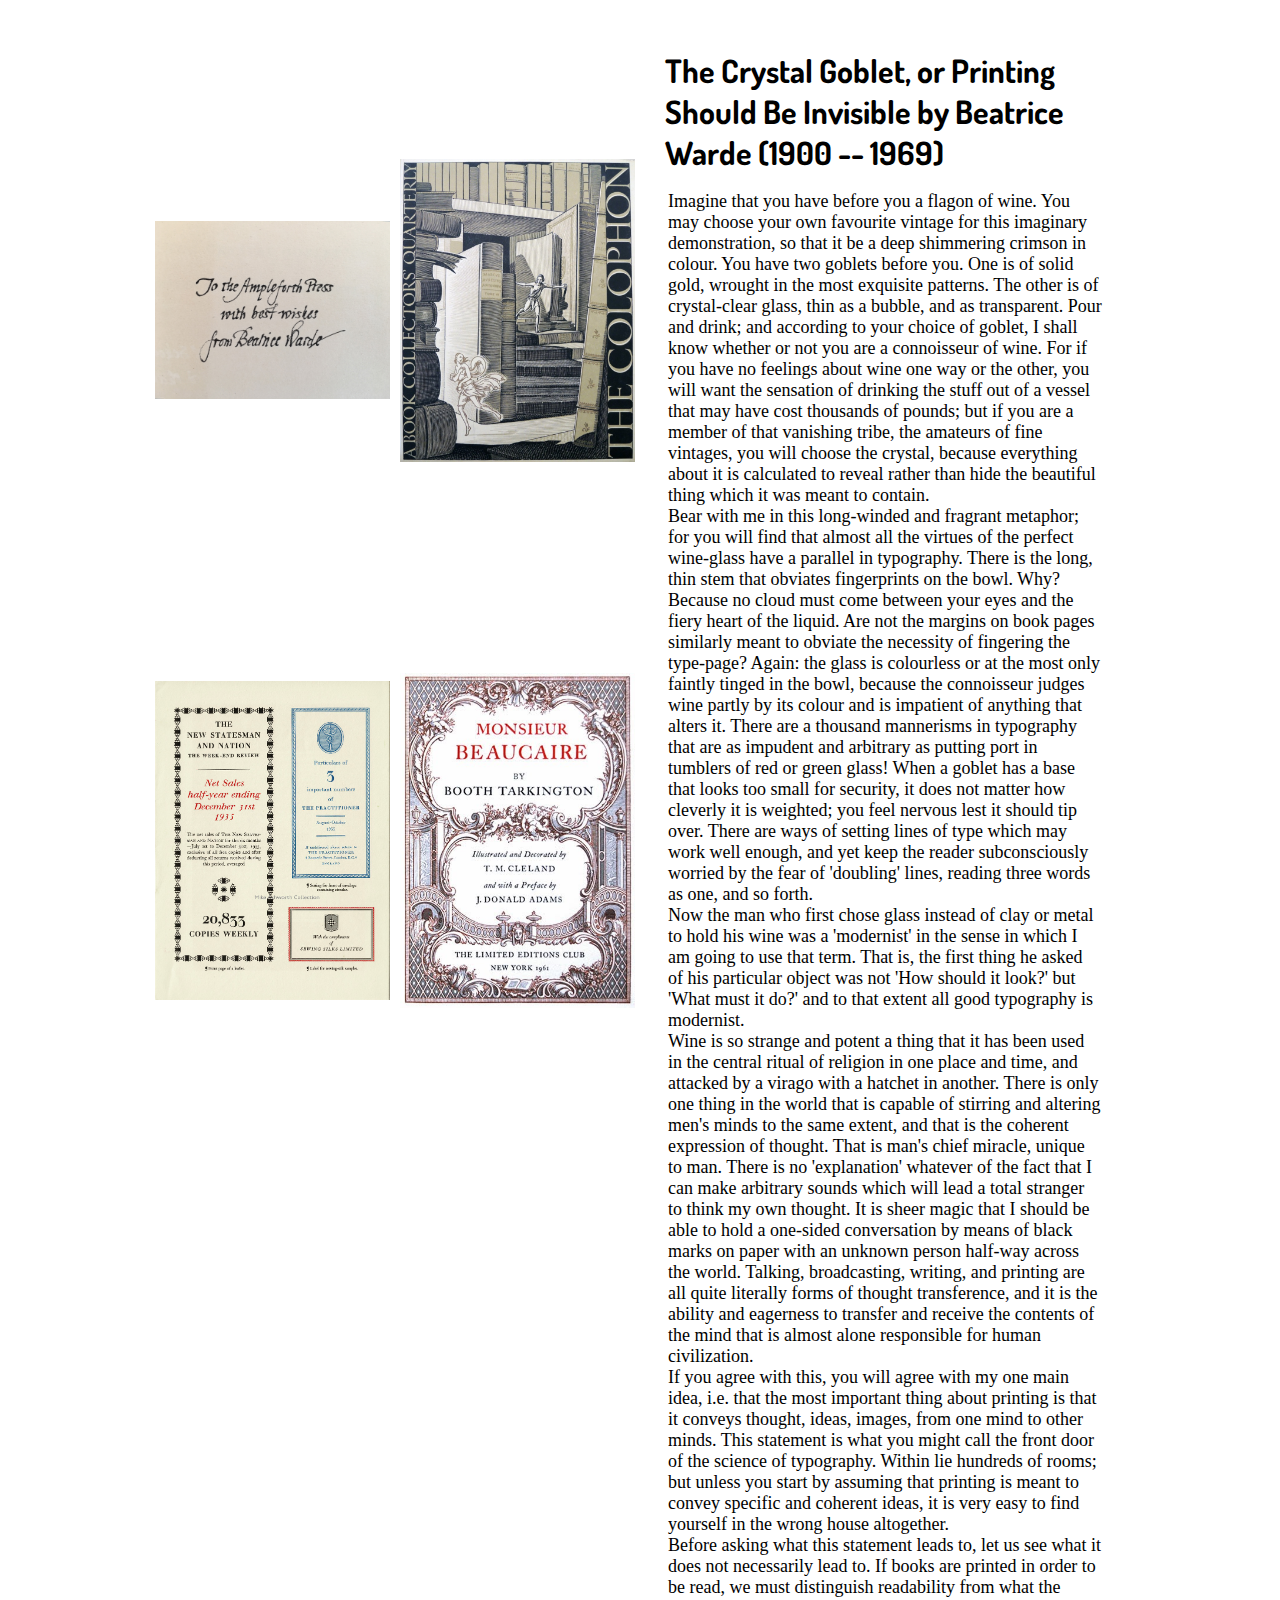
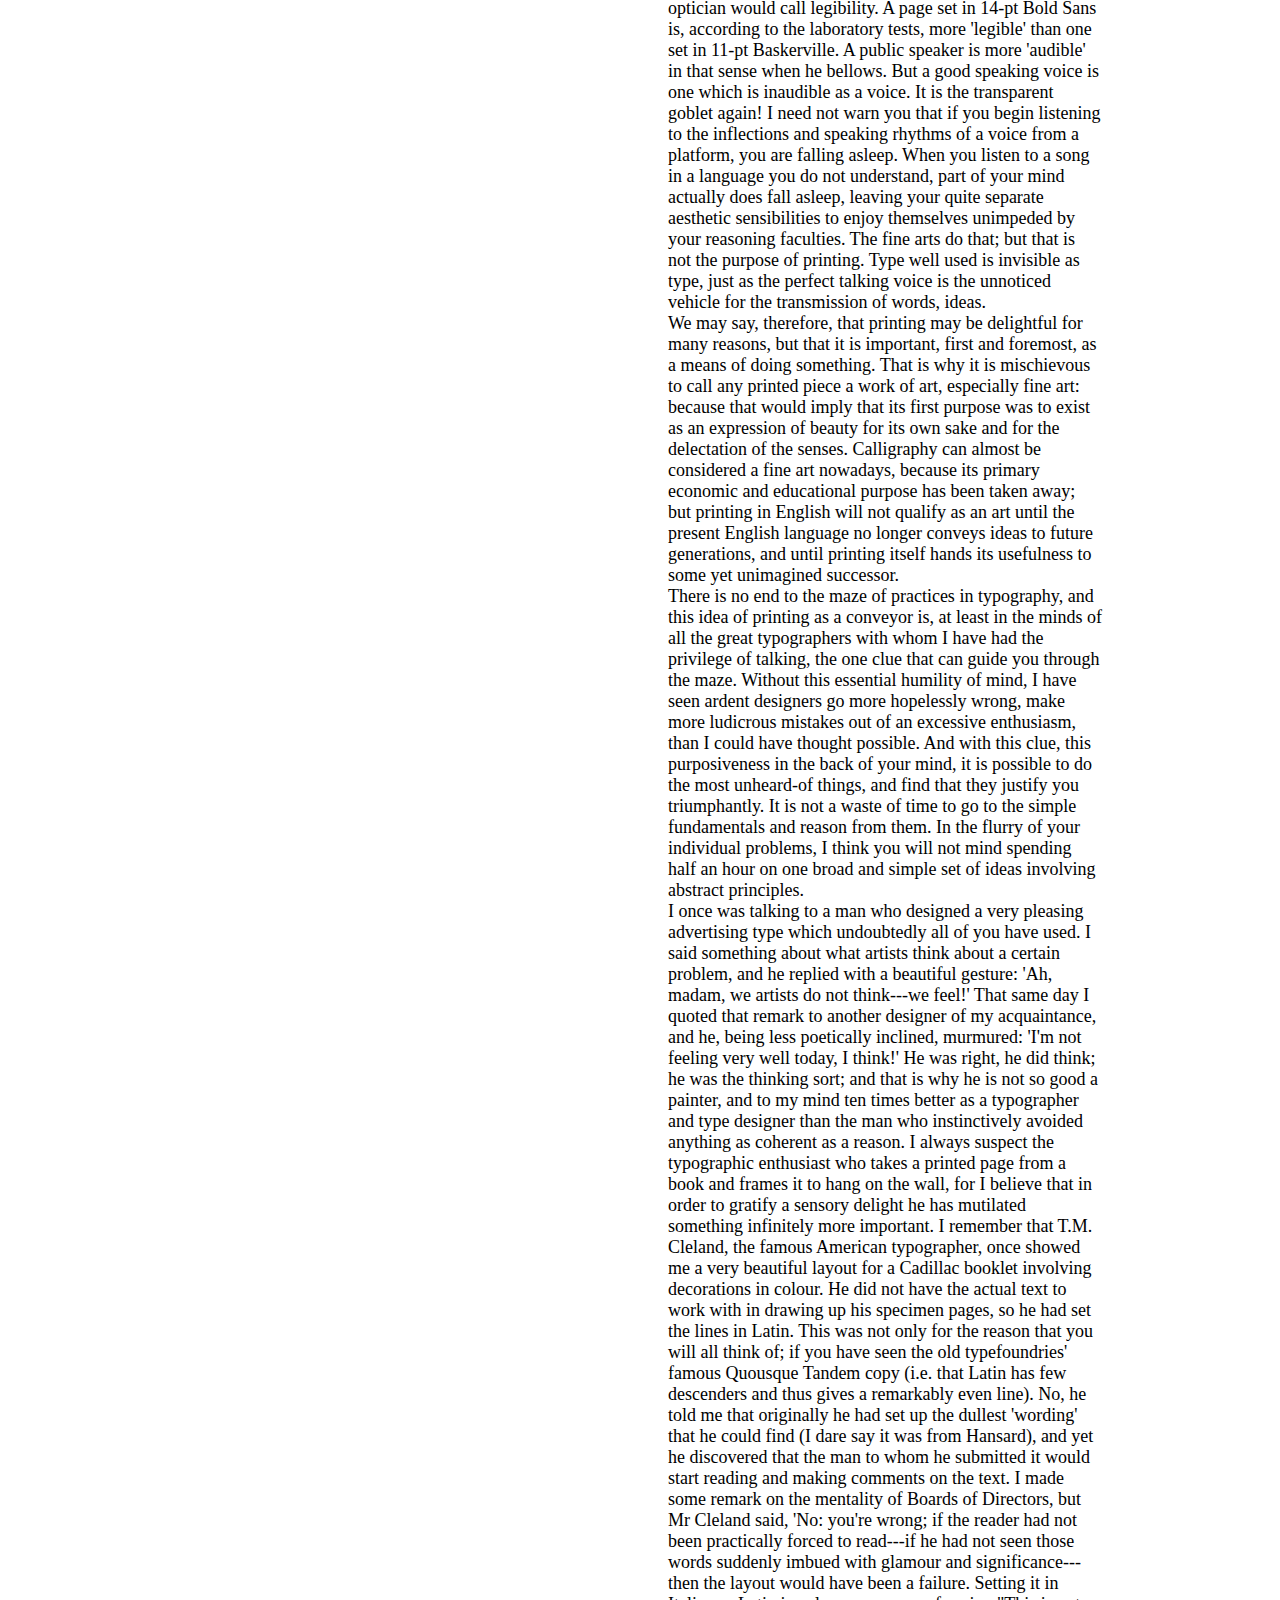
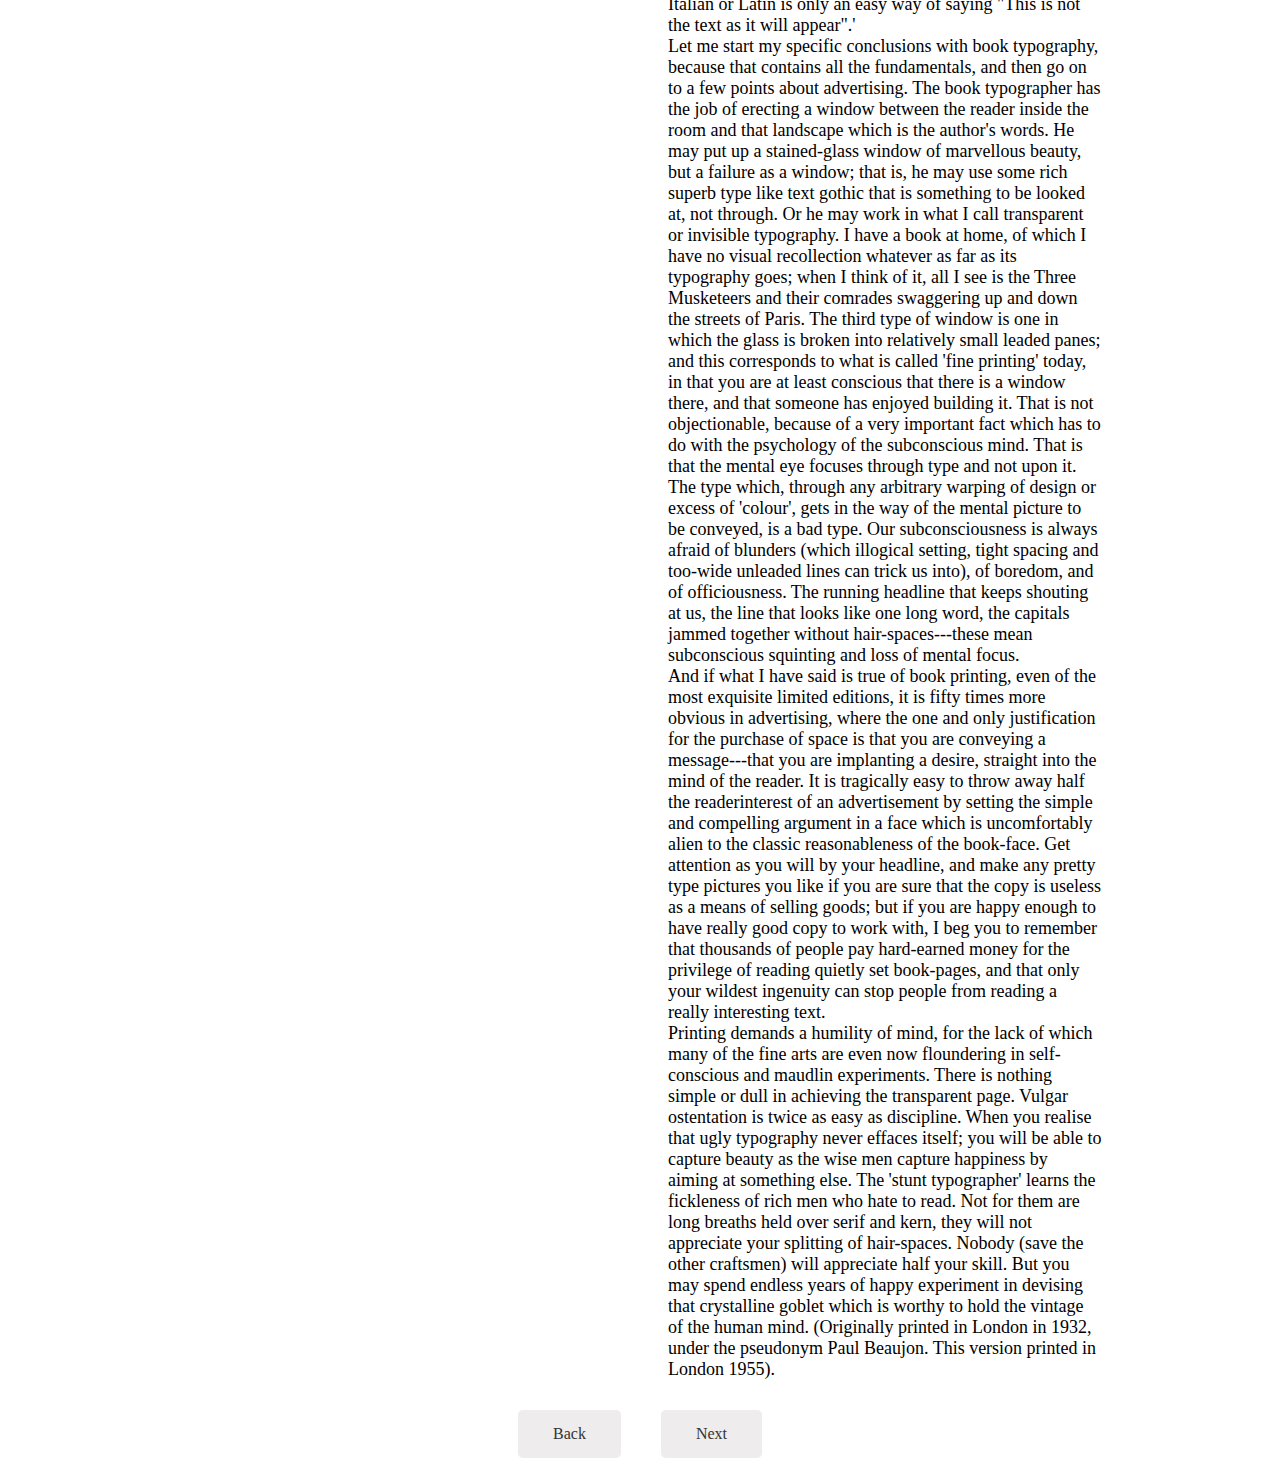
==== essay-1.html @ 66884ace "project" ====
<!DOCTYPE html>
<html lang="en">
  <head>
    <meta charset="UTF-8" />
    <meta http-equiv="X-UA-Compatible" content="IE=edge" />
    <meta name="viewport" content="width=device-width, initial-scale=1.0" />
    <link rel="preconnect" href="https://fonts.googleapis.com" />
    <link rel="preconnect" href="https://fonts.gstatic.com" crossorigin />
    <link
      href="https://fonts.googleapis.com/css2?family=Dosis:wght@200;300;400;500;600;700;800&family=Open+Sans:wght@300;400&family=Oswald&display=swap"
      rel="stylesheet"
    />
    <link rel="stylesheet" href="css/essay_1.css" />
    <script src="script.js" defer></script>
    <title>essay-1</title>
  </head>
  <body>
    <div class="container">
      <div class="images">
        <div class="photos">
          <div class="box anim-one box-1"></div>
          <div class="box anim-one box-2"></div>
          <div class="box anim-one box-3"></div>
          <div class="box anim-one box-4"></div>
          <div class="box box-12 anim-one"></div>
          <div class="box box-10 anim-one"></div>
          <div class="box box-13 anim-one"></div>
        </div>
        <div class="photos">
          <div class="box box-5"></div>
          <div class="box box-6"></div>
          <div class="box box-7"></div>
          <div class="box box-8"></div>
          <div class="box box-9"></div>
          <div class="box box-11"></div>
          <div class="box box-14"></div>
        </div>
      </div>
      <div class="essay">
        <h1>
          The Crystal Goblet, or Printing Should Be Invisible by Beatrice Warde
          (1900 -- 1969)
        </h1>
        <br />
        <p>
          Imagine that you have before you a flagon of wine. You may choose your
          own favourite vintage for this imaginary demonstration, so that it be
          a deep shimmering crimson in colour. You have two goblets before you.
          One is of solid gold, wrought in the most exquisite patterns. The
          other is of crystal-clear glass, thin as a bubble, and as transparent.
          Pour and drink; and according to your choice of goblet, I shall know
          whether or not you are a connoisseur of wine. For if you have no
          feelings about wine one way or the other, you will want the sensation
          of drinking the stuff out of a vessel that may have cost thousands of
          pounds; but if you are a member of that vanishing tribe, the amateurs
          of fine vintages, you will choose the crystal, because everything
          about it is calculated to reveal rather than hide the beautiful thing
          which it was meant to contain.
          <br />
          Bear with me in this long-winded and fragrant metaphor; for you will
          find that almost all the virtues of the perfect wine-glass have a
          parallel in typography. There is the long, thin stem that obviates
          fingerprints on the bowl. Why? Because no cloud must come between your
          eyes and the fiery heart of the liquid. Are not the margins on book
          pages similarly meant to obviate the necessity of fingering the
          type-page? Again: the glass is colourless or at the most only faintly
          tinged in the bowl, because the connoisseur judges wine partly by its
          colour and is impatient of anything that alters it. There are a
          thousand mannerisms in typography that are as impudent and arbitrary
          as putting port in tumblers of red or green glass! When a goblet has a
          base that looks too small for security, it does not matter how
          cleverly it is weighted; you feel nervous lest it should tip over.
          There are ways of setting lines of type which may work well enough,
          and yet keep the reader subconsciously worried by the fear of
          'doubling' lines, reading three words as one, and so forth.
          <br />
          Now the man who first chose glass instead of clay or metal to hold his
          wine was a 'modernist' in the sense in which I am going to use that
          term. That is, the first thing he asked of his particular object was
          not 'How should it look?' but 'What must it do?' and to that extent
          all good typography is modernist. <br />
          Wine is so strange and potent a thing that it has been used in the
          central ritual of religion in one place and time, and attacked by a
          virago with a hatchet in another. There is only one thing in the world
          that is capable of stirring and altering men's minds to the same
          extent, and that is the coherent expression of thought. That is man's
          chief miracle, unique to man. There is no 'explanation' whatever of
          the fact that I can make arbitrary sounds which will lead a total
          stranger to think my own thought. It is sheer magic that I should be
          able to hold a one-sided conversation by means of black marks on paper
          with an unknown person half-way across the world. Talking,
          broadcasting, writing, and printing are all quite literally forms of
          thought transference, and it is the ability and eagerness to transfer
          and receive the contents of the mind that is almost alone responsible
          for human civilization. <br />
          If you agree with this, you will agree with my one main idea, i.e.
          that the most important thing about printing is that it conveys
          thought, ideas, images, from one mind to other minds. This statement
          is what you might call the front door of the science of typography.
          Within lie hundreds of rooms; but unless you start by assuming that
          printing is meant to convey specific and coherent ideas, it is very
          easy to find yourself in the wrong house altogether. <br />
          Before asking what this statement leads to, let us see what it does
          not necessarily lead to. If books are printed in order to be read, we
          must distinguish readability from what the optician would call
          legibility. A page set in 14-pt Bold Sans is, according to the
          laboratory tests, more 'legible' than one set in 11-pt Baskerville. A
          public speaker is more 'audible' in that sense when he bellows. But a
          good speaking voice is one which is inaudible as a voice. It is the
          transparent goblet again! I need not warn you that if you begin
          listening to the inflections and speaking rhythms of a voice from a
          platform, you are falling asleep. When you listen to a song in a
          language you do not understand, part of your mind actually does fall
          asleep, leaving your quite separate aesthetic sensibilities to enjoy
          themselves unimpeded by your reasoning faculties. The fine arts do
          that; but that is not the purpose of printing. Type well used is
          invisible as type, just as the perfect talking voice is the unnoticed
          vehicle for the transmission of words, ideas. <br />
          We may say, therefore, that printing may be delightful for many
          reasons, but that it is important, first and foremost, as a means of
          doing something. That is why it is mischievous to call any printed
          piece a work of art, especially fine art: because that would imply
          that its first purpose was to exist as an expression of beauty for its
          own sake and for the delectation of the senses. Calligraphy can almost
          be considered a fine art nowadays, because its primary economic and
          educational purpose has been taken away; but printing in English will
          not qualify as an art until the present English language no longer
          conveys ideas to future generations, and until printing itself hands
          its usefulness to some yet unimagined successor. <br />
          There is no end to the maze of practices in typography, and this idea
          of printing as a conveyor is, at least in the minds of all the great
          typographers with whom I have had the privilege of talking, the one
          clue that can guide you through the maze. Without this essential
          humility of mind, I have seen ardent designers go more hopelessly
          wrong, make more ludicrous mistakes out of an excessive enthusiasm,
          than I could have thought possible. And with this clue, this
          purposiveness in the back of your mind, it is possible to do the most
          unheard-of things, and find that they justify you triumphantly. It is
          not a waste of time to go to the simple fundamentals and reason from
          them. In the flurry of your individual problems, I think you will not
          mind spending half an hour on one broad and simple set of ideas
          involving abstract principles.
          <br />
          I once was talking to a man who designed a very pleasing advertising
          type which undoubtedly all of you have used. I said something about
          what artists think about a certain problem, and he replied with a
          beautiful gesture: 'Ah, madam, we artists do not think---we feel!'
          That same day I quoted that remark to another designer of my
          acquaintance, and he, being less poetically inclined, murmured: 'I'm
          not feeling very well today, I think!' He was right, he did think; he
          was the thinking sort; and that is why he is not so good a painter,
          and to my mind ten times better as a typographer and type designer
          than the man who instinctively avoided anything as coherent as a
          reason. I always suspect the typographic enthusiast who takes a
          printed page from a book and frames it to hang on the wall, for I
          believe that in order to gratify a sensory delight he has mutilated
          something infinitely more important. I remember that T.M. Cleland, the
          famous American typographer, once showed me a very beautiful layout
          for a Cadillac booklet involving decorations in colour. He did not
          have the actual text to work with in drawing up his specimen pages, so
          he had set the lines in Latin. This was not only for the reason that
          you will all think of; if you have seen the old typefoundries' famous
          Quousque Tandem copy (i.e. that Latin has few descenders and thus
          gives a remarkably even line). No, he told me that originally he had
          set up the dullest 'wording' that he could find (I dare say it was
          from Hansard), and yet he discovered that the man to whom he submitted
          it would start reading and making comments on the text. I made some
          remark on the mentality of Boards of Directors, but Mr Cleland said,
          'No: you're wrong; if the reader had not been practically forced to
          read---if he had not seen those words suddenly imbued with glamour and
          significance---then the layout would have been a failure. Setting it
          in Italian or Latin is only an easy way of saying "This is not the
          text as it will appear".' <br />
          Let me start my specific conclusions with book typography, because
          that contains all the fundamentals, and then go on to a few points
          about advertising. The book typographer has the job of erecting a
          window between the reader inside the room and that landscape which is
          the author's words. He may put up a stained-glass window of marvellous
          beauty, but a failure as a window; that is, he may use some rich
          superb type like text gothic that is something to be looked at, not
          through. Or he may work in what I call transparent or invisible
          typography. I have a book at home, of which I have no visual
          recollection whatever as far as its typography goes; when I think of
          it, all I see is the Three Musketeers and their comrades swaggering up
          and down the streets of Paris. The third type of window is one in
          which the glass is broken into relatively small leaded panes; and this
          corresponds to what is called 'fine printing' today, in that you are
          at least conscious that there is a window there, and that someone has
          enjoyed building it. That is not objectionable, because of a very
          important fact which has to do with the psychology of the subconscious
          mind. That is that the mental eye focuses through type and not upon
          it. The type which, through any arbitrary warping of design or excess
          of 'colour', gets in the way of the mental picture to be conveyed, is
          a bad type. Our subconsciousness is always afraid of blunders (which
          illogical setting, tight spacing and too-wide unleaded lines can trick
          us into), of boredom, and of officiousness. The running headline that
          keeps shouting at us, the line that looks like one long word, the
          capitals jammed together without hair-spaces---these mean subconscious
          squinting and loss of mental focus. <br />
          And if what I have said is true of book printing, even of the most
          exquisite limited editions, it is fifty times more obvious in
          advertising, where the one and only justification for the purchase of
          space is that you are conveying a message---that you are implanting a
          desire, straight into the mind of the reader. It is tragically easy to
          throw away half the readerinterest of an advertisement by setting the
          simple and compelling argument in a face which is uncomfortably alien
          to the classic reasonableness of the book-face. Get attention as you
          will by your headline, and make any pretty type pictures you like if
          you are sure that the copy is useless as a means of selling goods; but
          if you are happy enough to have really good copy to work with, I beg
          you to remember that thousands of people pay hard-earned money for the
          privilege of reading quietly set book-pages, and that only your
          wildest ingenuity can stop people from reading a really interesting
          text. <br />
          Printing demands a humility of mind, for the lack of which many of the
          fine arts are even now floundering in self-conscious and maudlin
          experiments. There is nothing simple or dull in achieving the
          transparent page. Vulgar ostentation is twice as easy as discipline.
          When you realise that ugly typography never effaces itself; you will
          be able to capture beauty as the wise men capture happiness by aiming
          at something else. The 'stunt typographer' learns the fickleness of
          rich men who hate to read. Not for them are long breaths held over
          serif and kern, they will not appreciate your splitting of
          hair-spaces. Nobody (save the other craftsmen) will appreciate half
          your skill. But you may spend endless years of happy experiment in
          devising that crystalline goblet which is worthy to hold the vintage
          of the human mind. (Originally printed in London in 1932, under the
          pseudonym Paul Beaujon. This version printed in London 1955).
        </p>
      </div>
    </div>
    <div class="next">
      <a href="./index.html"> Back </a>
      <a href="./essay-2.html">Next </a>
    </div>
  </body>
</html>
---- css/essay_1.css ----
* {
  margin: 0;
  padding: 0;
  box-sizing: border-box;
}

.container {
  display: flex;
  justify-content: center;
  align-items: flex-start;
  margin-left: 150px;
  margin-right: 150px;
  margin-top: 30px;
}
.container .images {
  display: flex;
  width: 50%;
}
.container .images .photos {
  width: 50%;
}
.container .images .photos .box {
  justify-content: center;
  align-items: center;
  background-position: center;
  background-size: contain;
  background-repeat: no-repeat;
  margin: 30px 5px;
  height: 500px;
  opacity: 0;
  transform: translateY(150px);
}
.container .images .photos .box.add-anim {
  transform: translateY(0);
  opacity: 1;
  transition: opacity 1.5s ease-in, transform 1s ease-in;
  transition-delay: 1s;
}
.container .images .photos .box.add-anim.anim-one {
  transition-delay: 1s;
}
.container .images .photos .box.box-1 {
  background-image: url(../images/1.jpg);
}
.container .images .photos .box.box-2 {
  background-image: url(../images/2.jpg);
}
.container .images .photos .box.box-3 {
  background-image: url(../images/3.jpg);
}
.container .images .photos .box.box-4 {
  background-image: url(../images/4.jpg);
}
.container .images .photos .box.box-5 {
  background-image: url(../images/5.jpg);
}
.container .images .photos .box.box-6 {
  background-image: url(../images/6.jpg);
}
.container .images .photos .box.box-7 {
  background-image: url(../images/7.jpg);
}
.container .images .photos .box.box-8 {
  background-image: url(../images/8.jpg);
}
.container .images .photos .box.box-9 {
  background-image: url(../images/9.jpg);
}
.container .images .photos .box.box-10 {
  background-image: url(../images/8743392151_9f69a7e6e4.jpg);
}
.container .images .photos .box.box-11 {
  background-image: url(../images/harshwords_430.jpg);
}
.container .images .photos .box.box-12 {
  background-image: url(../images/sea_of_matrimony.jpg);
}
.container .images .photos .box.box-13 {
  background-image: url(../images/Beatrice-Warde-3.jpg);
}
.container .images .photos .box.box-14 {
  background-image: url(../images/ThomasMaitlandCleland--DellaRobbia-1902b.png);
}
.container .images .photos .box img {
  width: 100%;
}
.container .essay {
  width: 50%;
  padding: 10px 20px 20px;
}
.container .essay h1 {
  margin-top: 10px;
  padding: 0px 5px;
  font-family: "Dosis", sans-serif;
}
.container .essay p {
  font-size: 18px;
  padding: 0px 8px;
}

.next {
  display: flex;
  justify-content: center;
}
.next a {
  text-decoration: none;
  background-color: rgb(238, 236, 236);
  color: #333;
  padding: 15px 35px;
  margin: 10px 20px;
  text-align: center;
  border-radius: 5px;
}

/*# sourceMappingURL=essay_1.css.map */
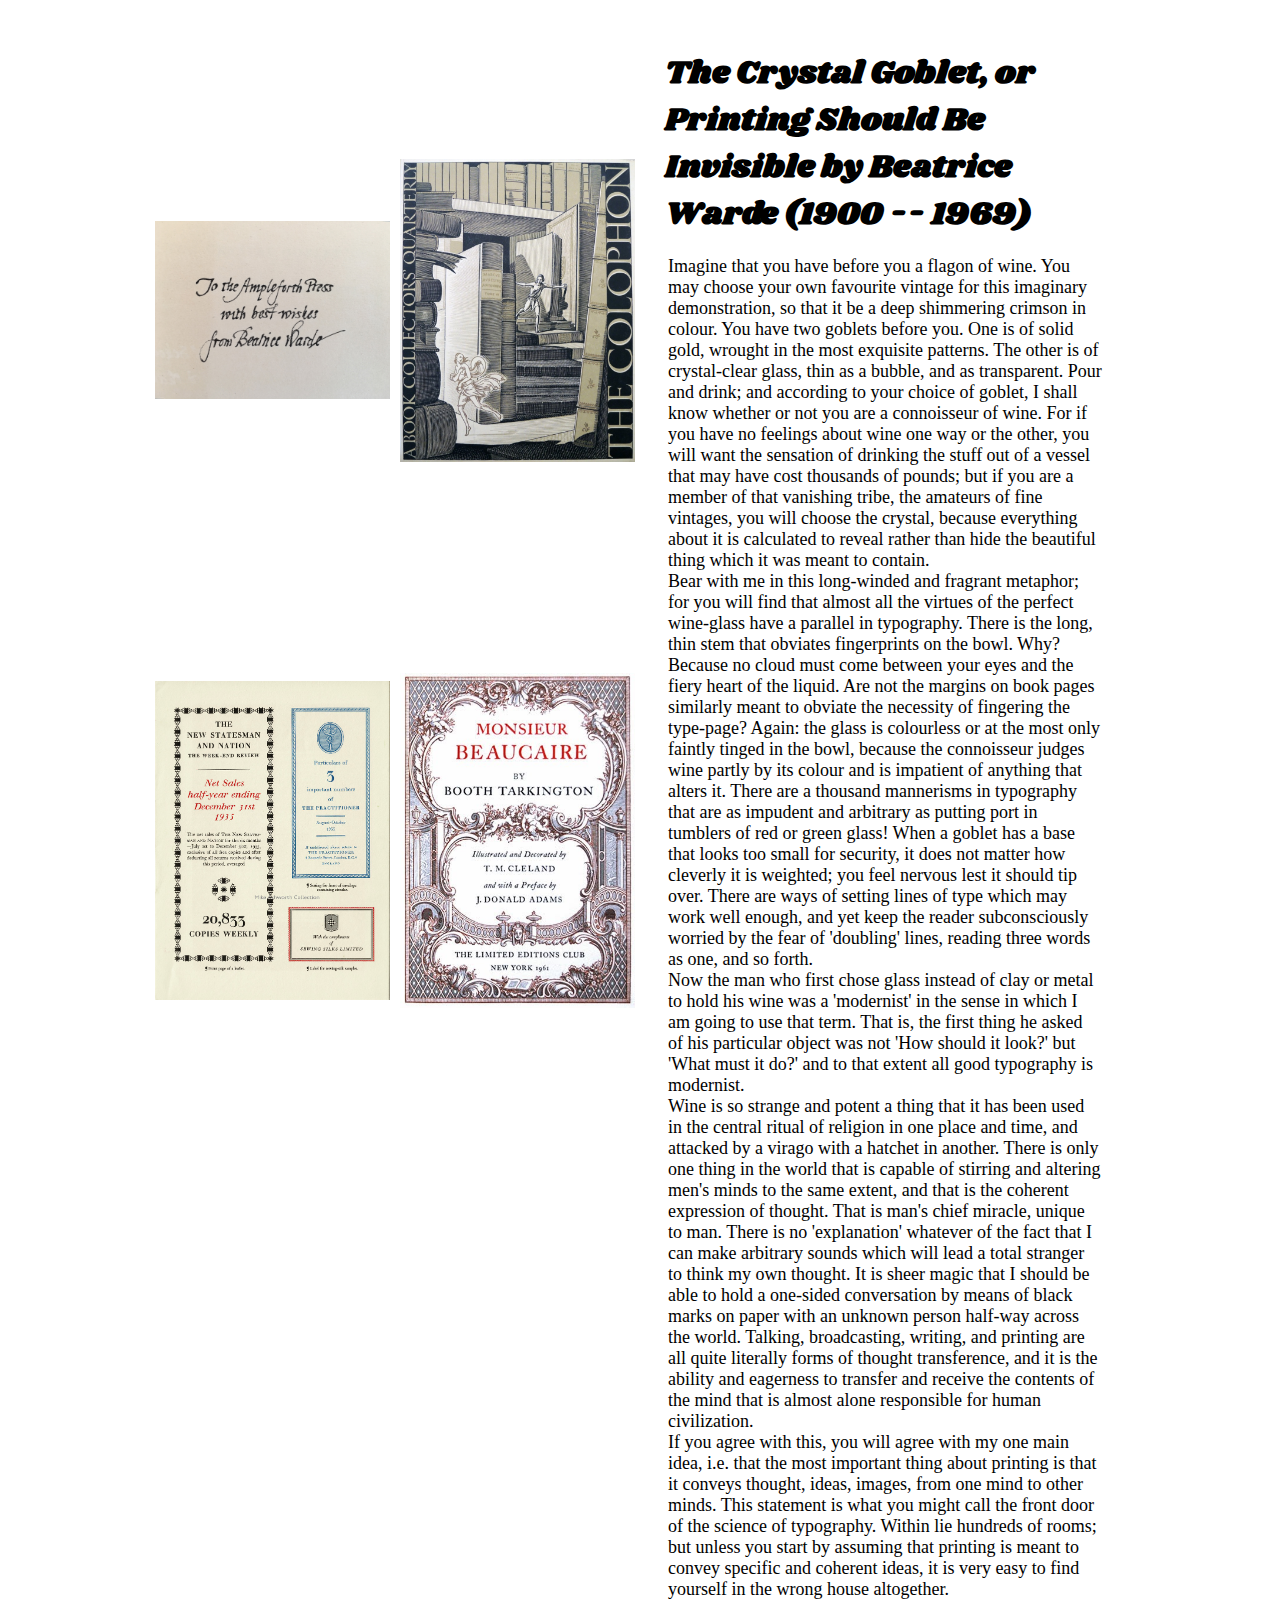
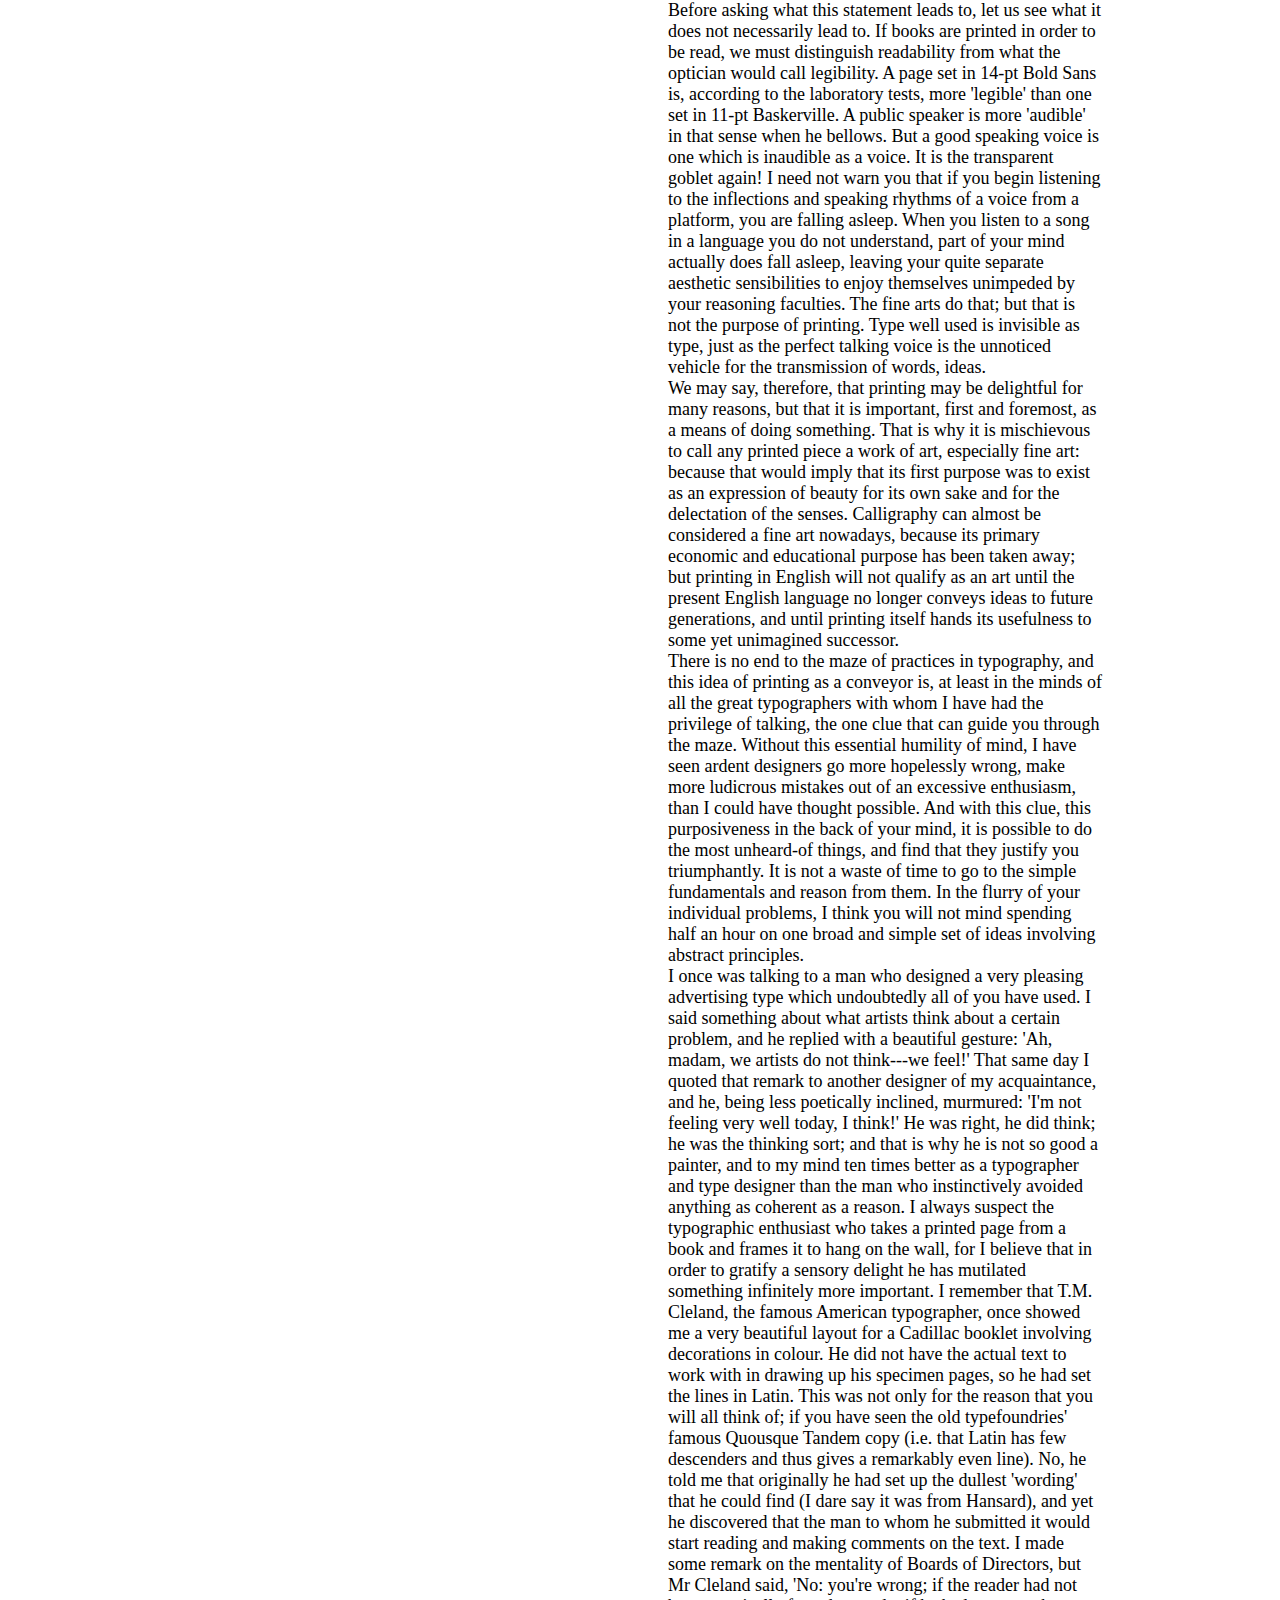
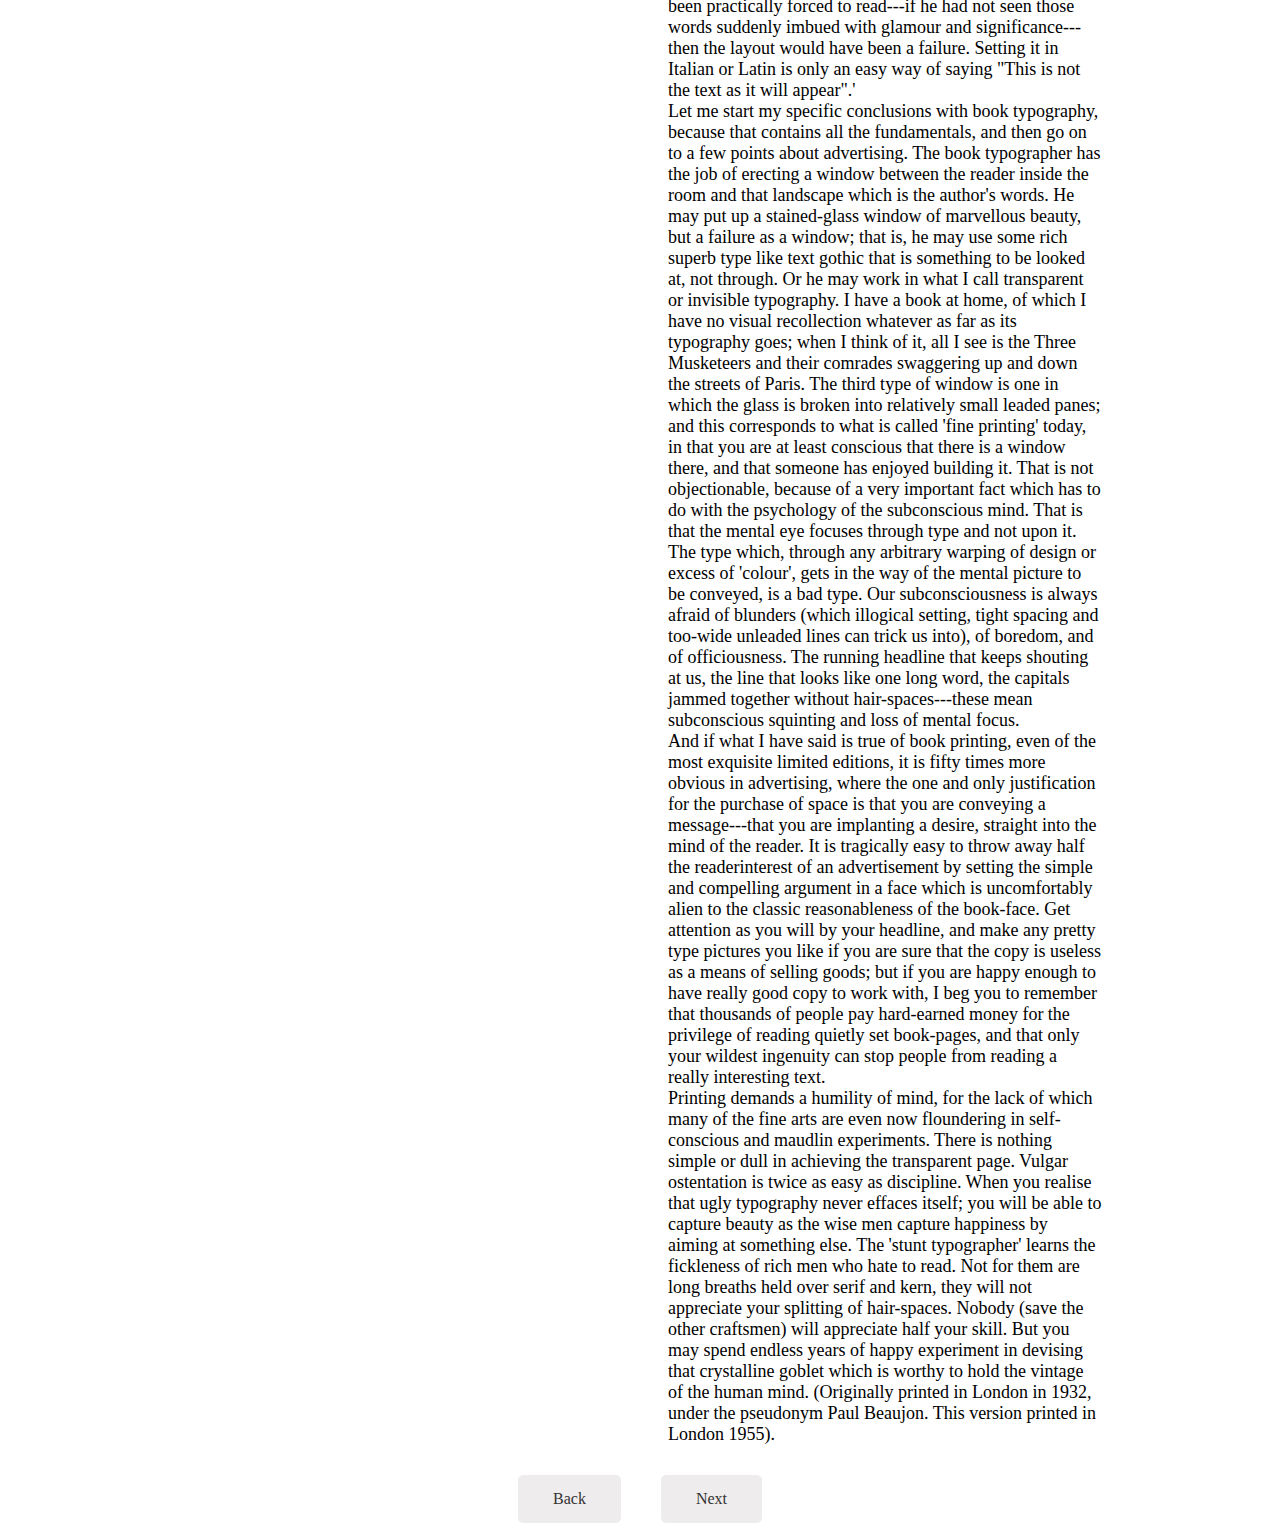
==== commit ab899a04: "final" ====
--- a/essay-1.html
+++ b/essay-1.html
@@ -7,7 +7,7 @@
     <link rel="preconnect" href="https://fonts.googleapis.com" />
     <link rel="preconnect" href="https://fonts.gstatic.com" crossorigin />
     <link
-      href="https://fonts.googleapis.com/css2?family=Dosis:wght@200;300;400;500;600;700;800&family=Open+Sans:wght@300;400&family=Oswald&display=swap"
+      href="https://fonts.googleapis.com/css2?family=Shrikhand&display=swap"
       rel="stylesheet"
     />
     <link rel="stylesheet" href="css/essay_1.css" />
--- a/css/essay_1.css
+++ b/css/essay_1.css
@@ -91,7 +91,7 @@
 .container .essay h1 {
   margin-top: 10px;
   padding: 0px 5px;
-  font-family: "Dosis", sans-serif;
+  font-family: "Shrikhand", cursive;
 }
 .container .essay p {
   font-size: 18px;
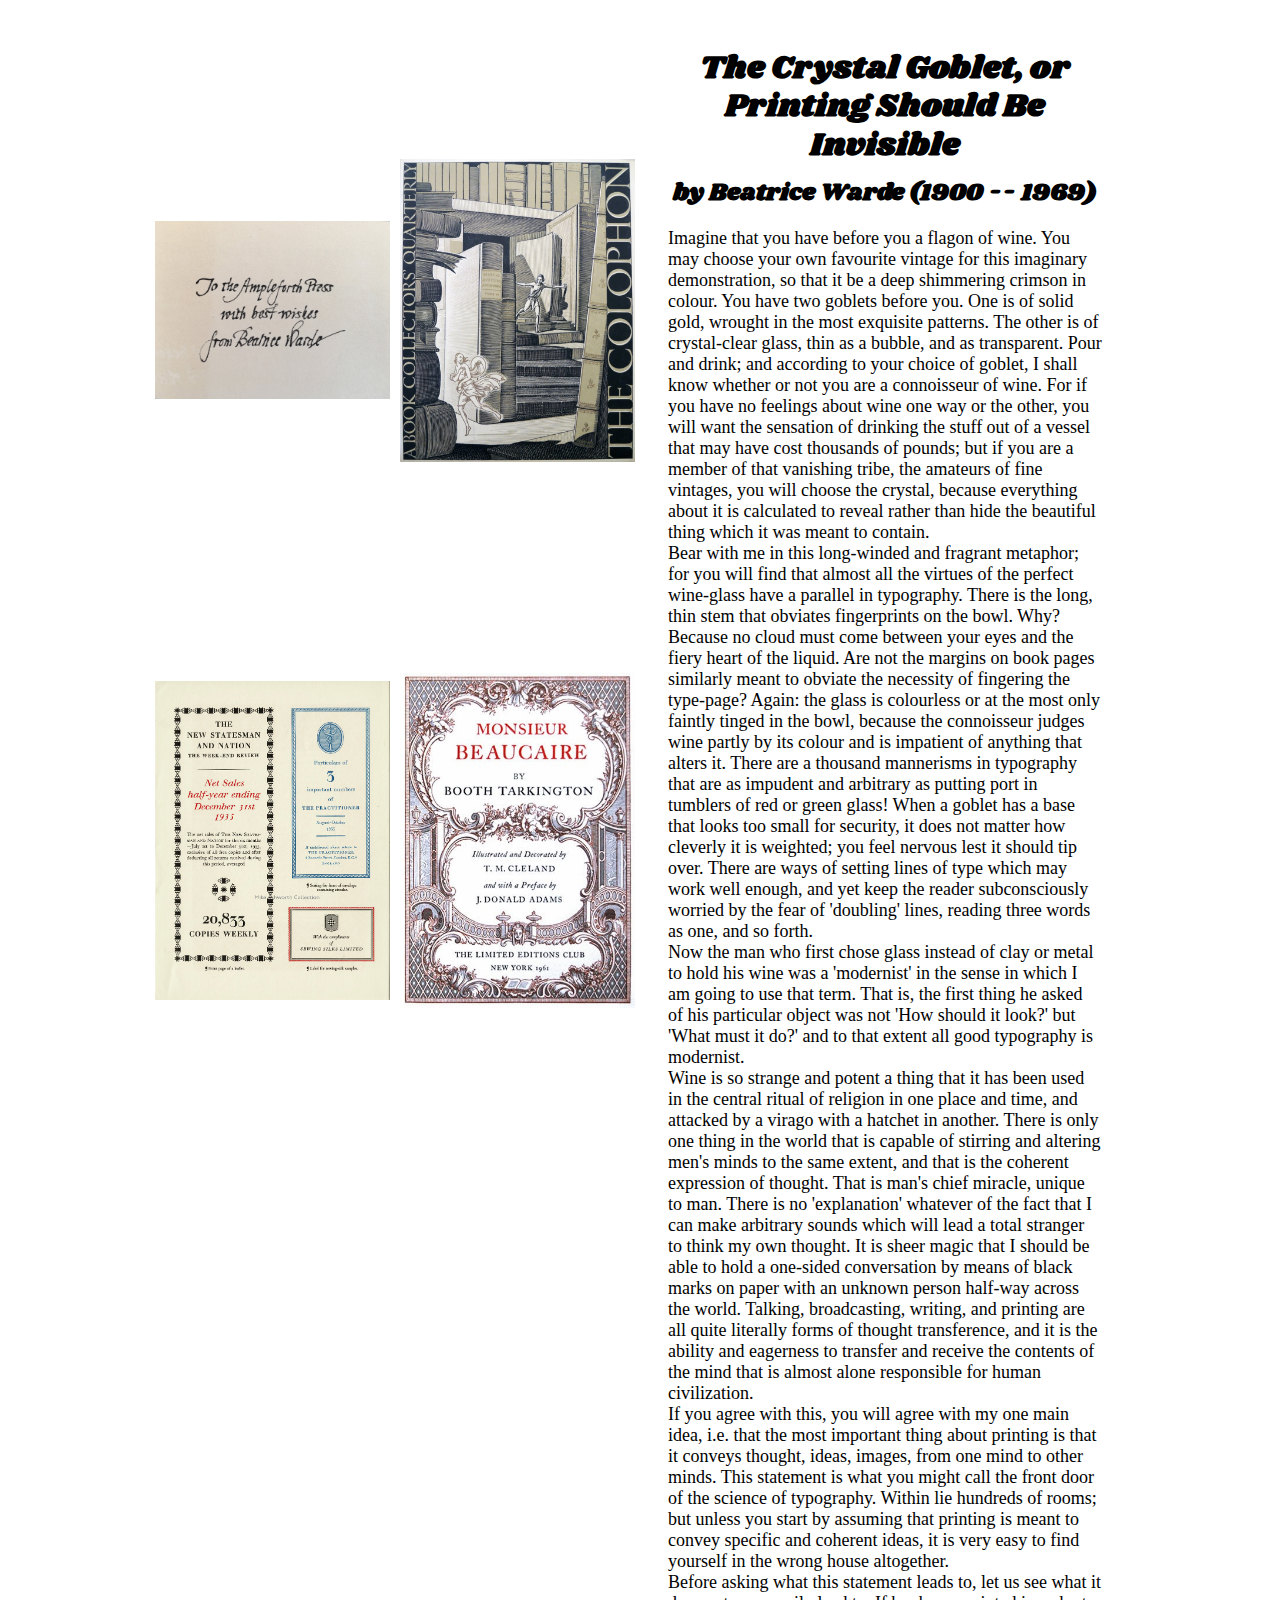
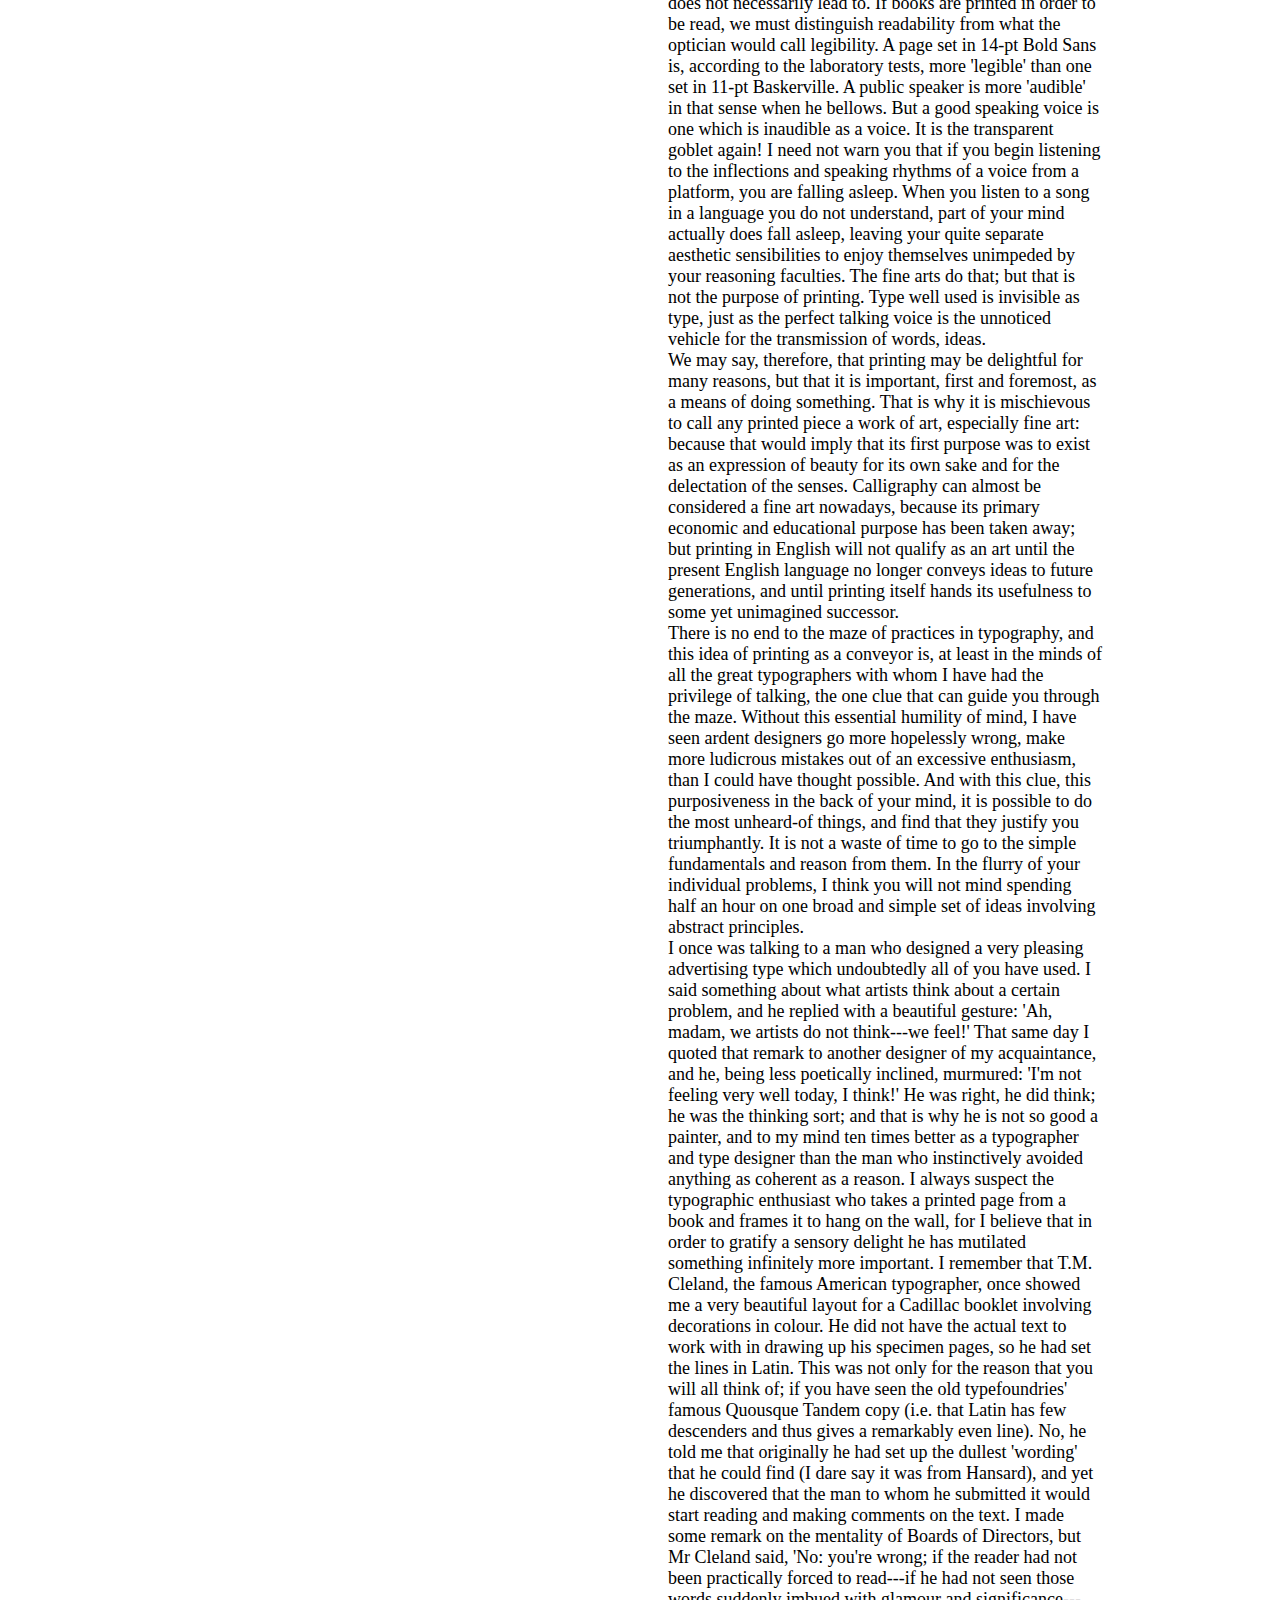
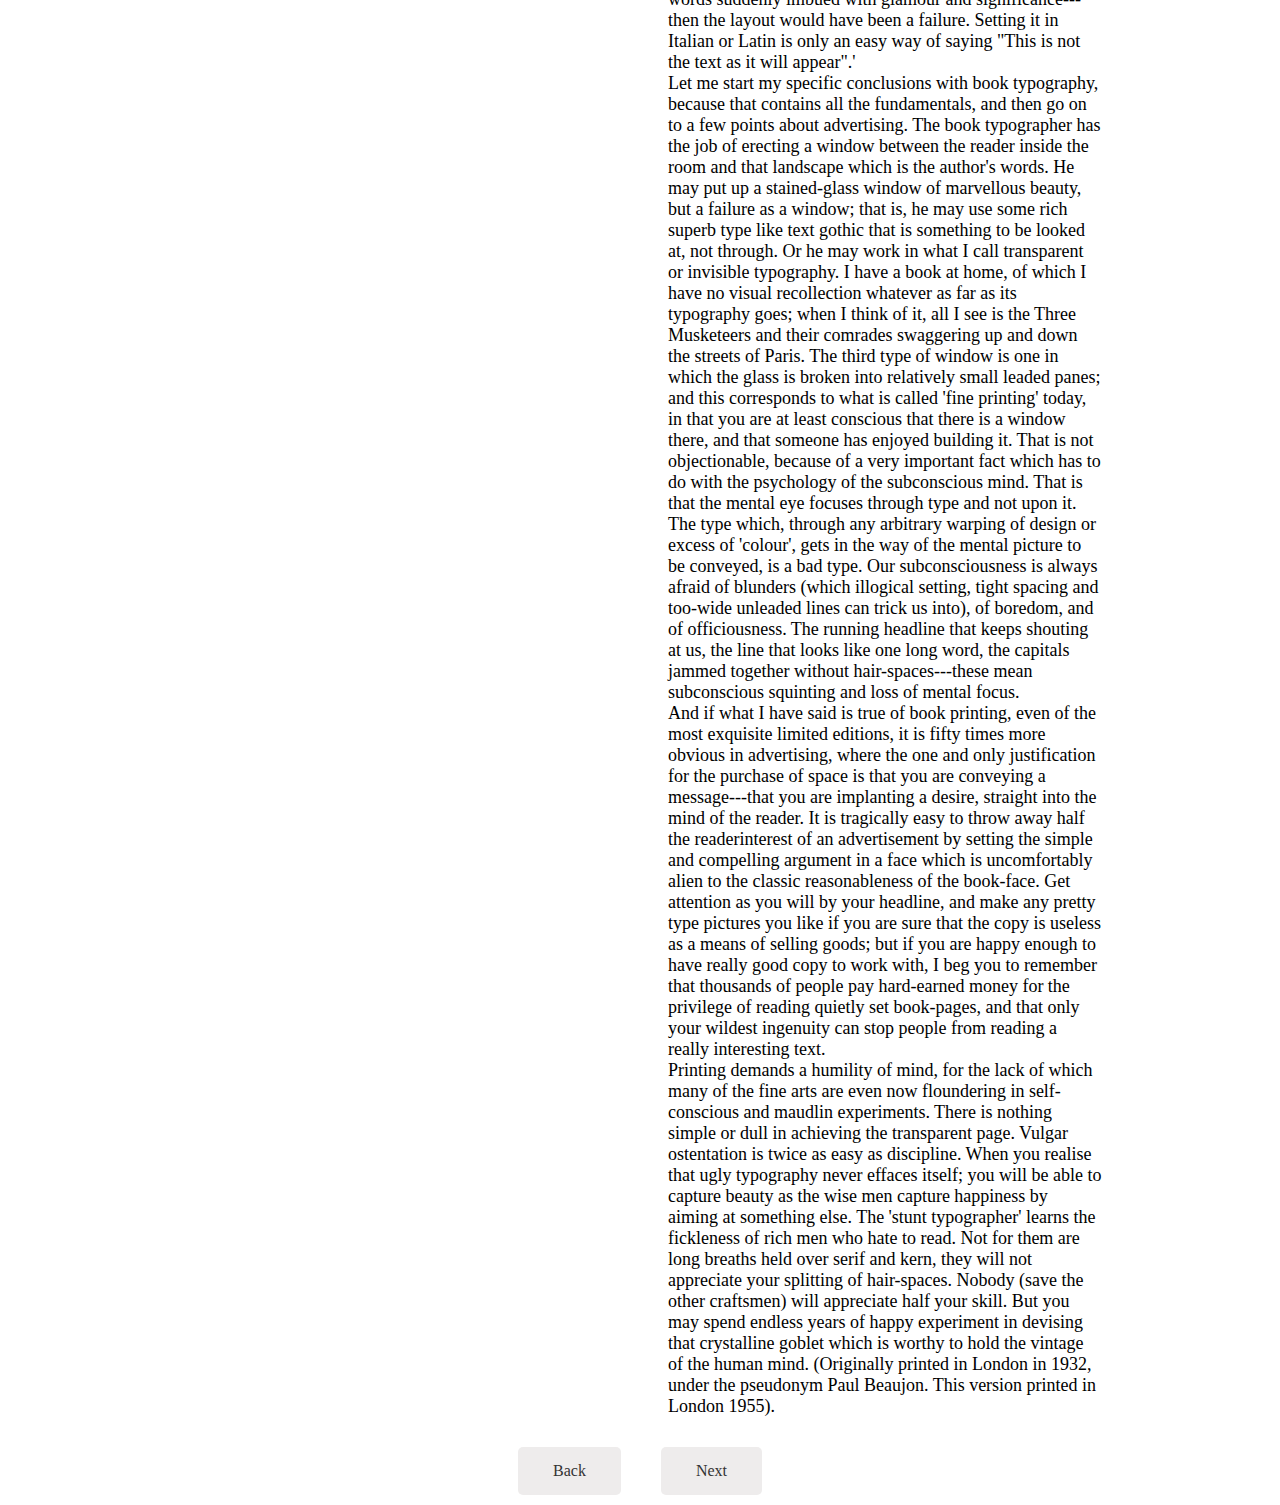
==== commit 4200a957: "final commit" ====
--- a/essay-1.html
+++ b/essay-1.html
@@ -37,10 +37,8 @@
         </div>
       </div>
       <div class="essay">
-        <h1>
-          The Crystal Goblet, or Printing Should Be Invisible by Beatrice Warde
-          (1900 -- 1969)
-        </h1>
+        <h1>The Crystal Goblet, or Printing Should Be Invisible</h1>
+        <h2>by Beatrice Warde (1900 -- 1969)</h2>
         <br />
         <p>
           Imagine that you have before you a flagon of wine. You may choose your
--- a/css/essay_1.css
+++ b/css/essay_1.css
@@ -92,6 +92,14 @@
   margin-top: 10px;
   padding: 0px 5px;
   font-family: "Shrikhand", cursive;
+  line-height: 1.2;
+  text-align: center;
+}
+.container .essay h2 {
+  text-align: center;
+  font-weight: bolder;
+  font-family: "Shrikhand", cursive;
+  margin-top: 10px;
 }
 .container .essay p {
   font-size: 18px;
